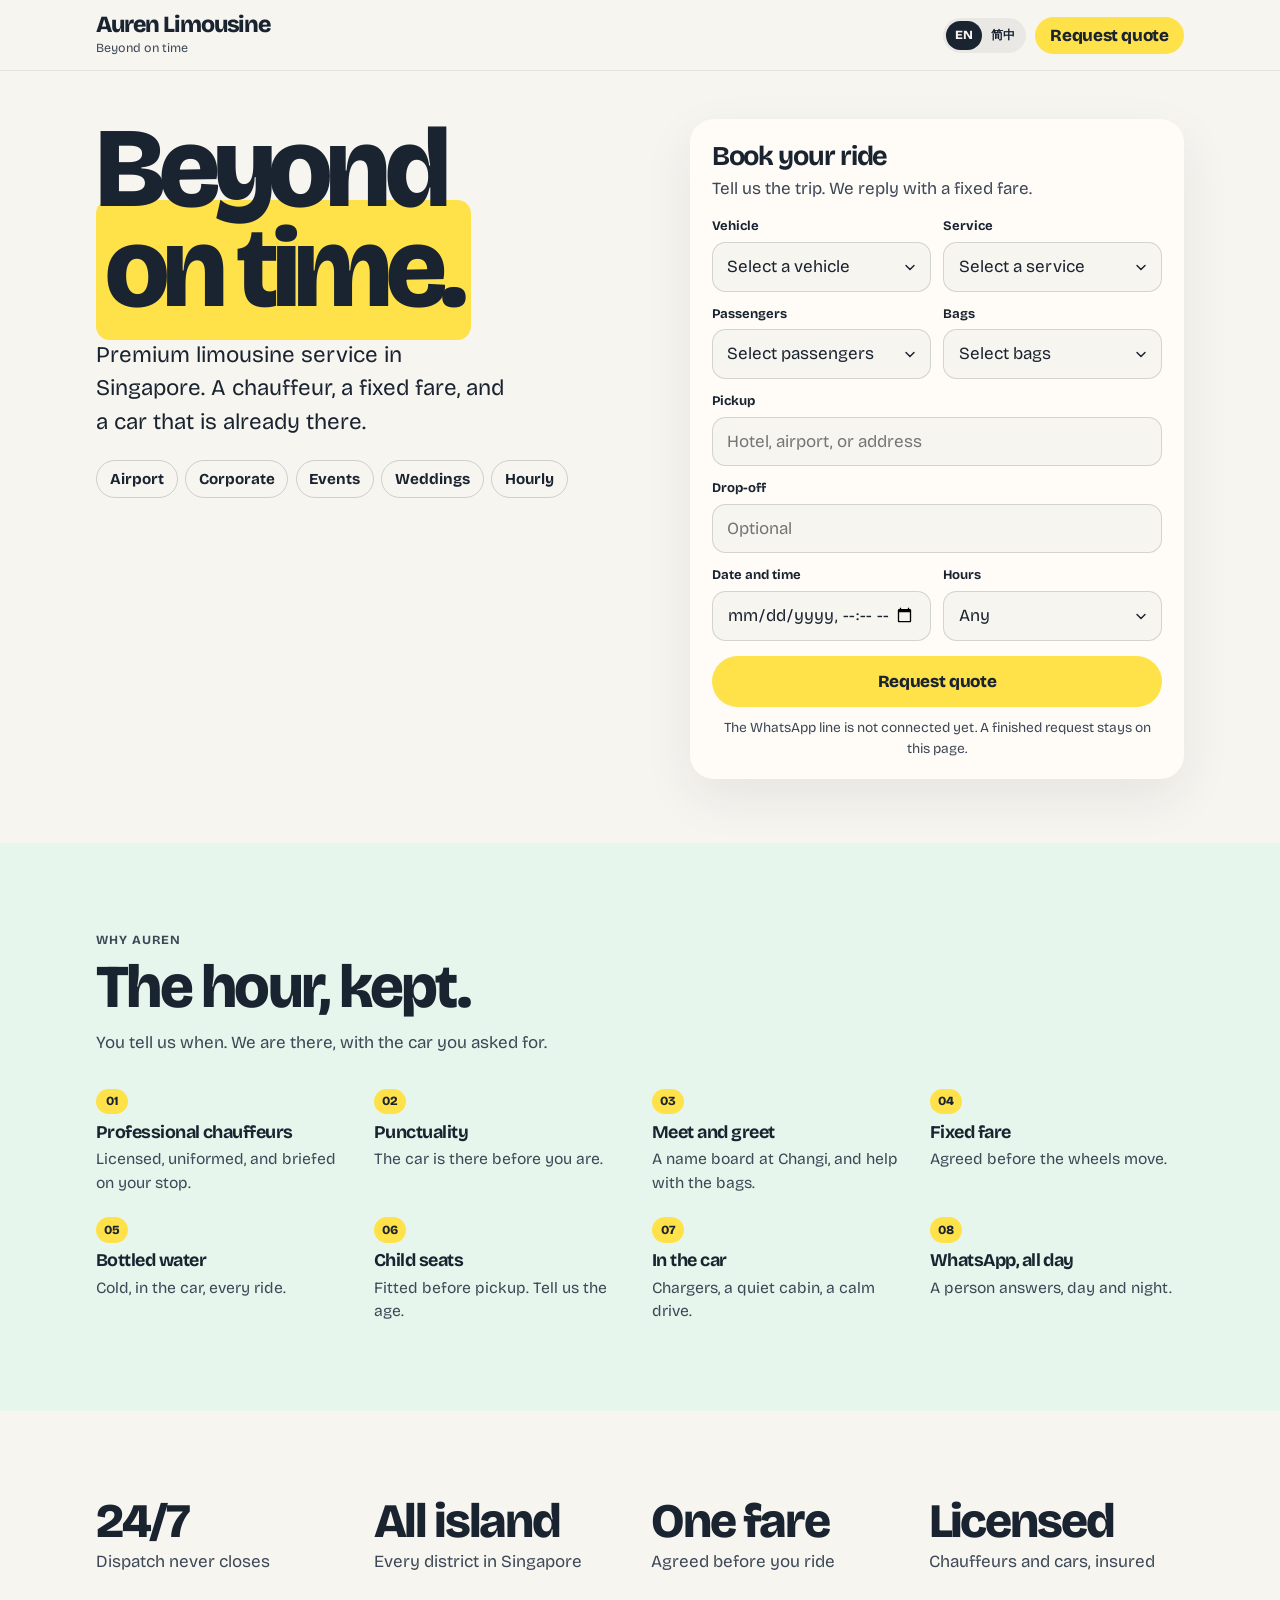
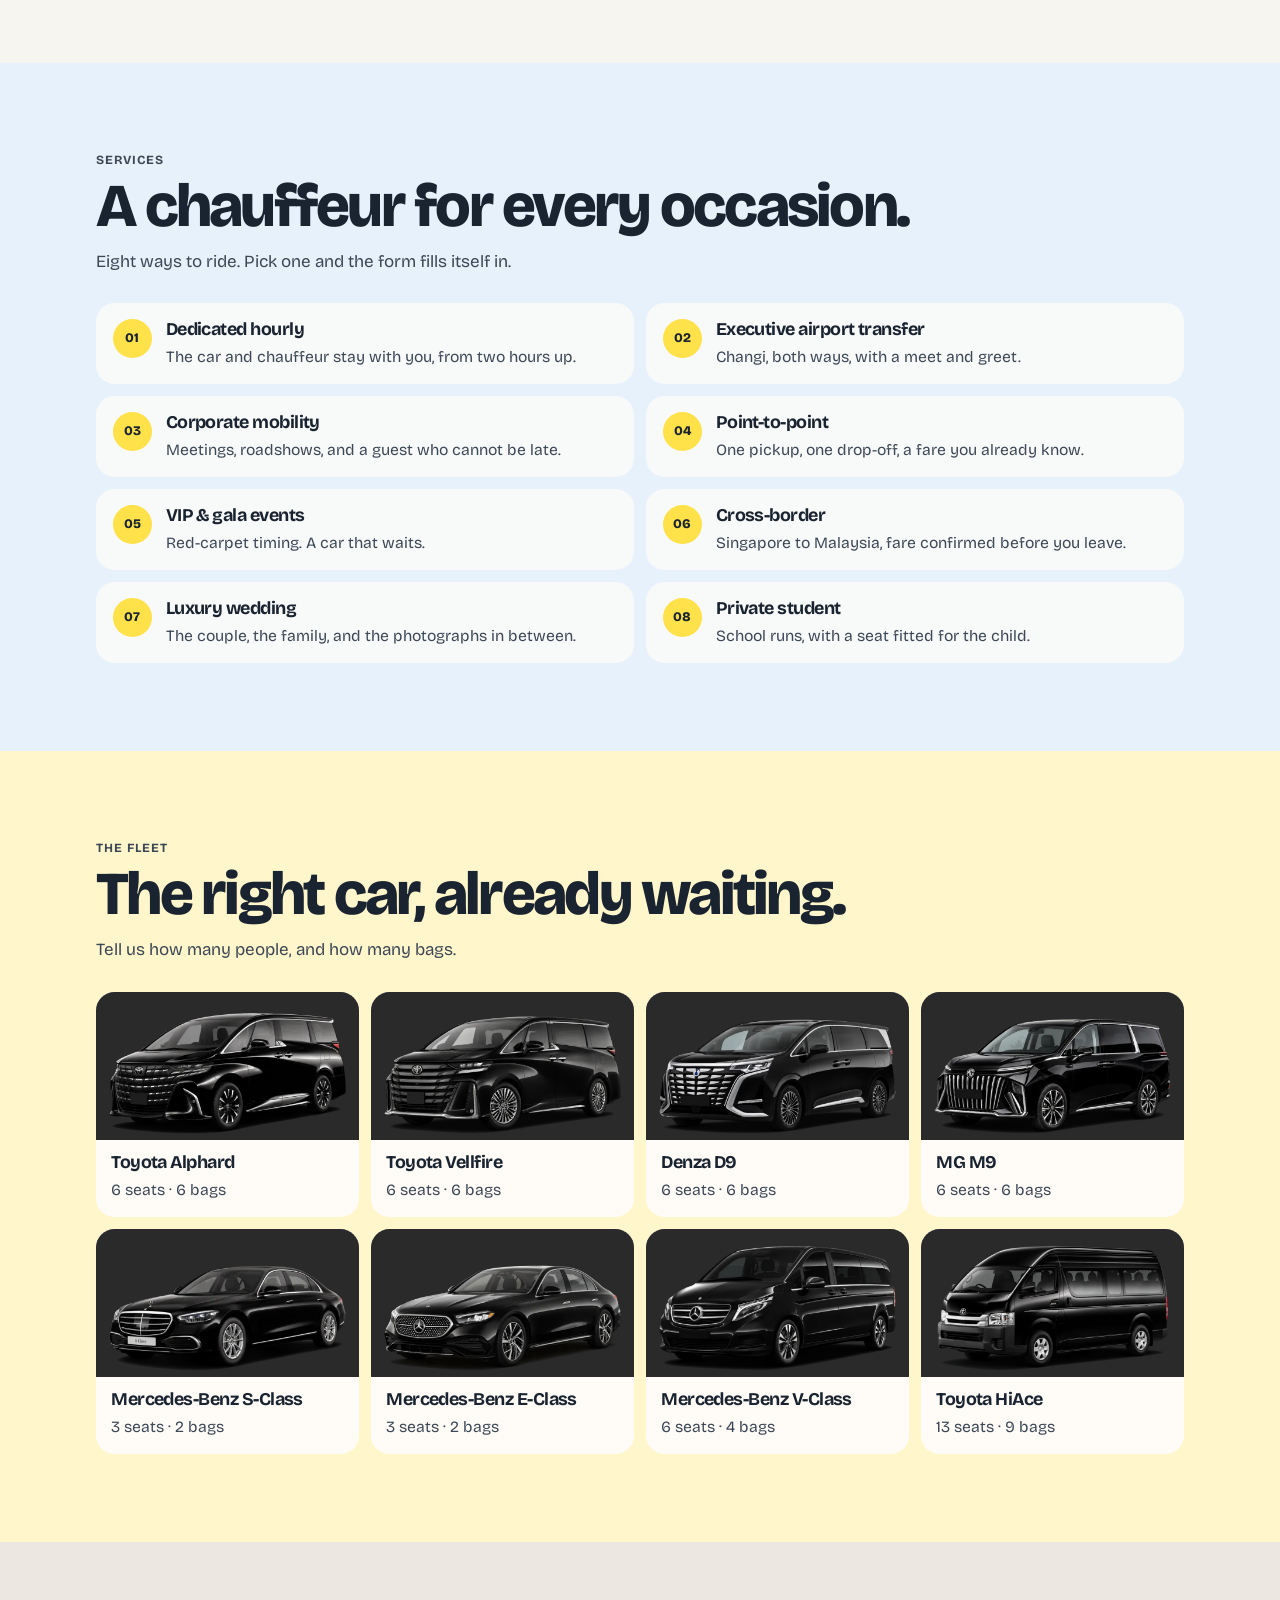
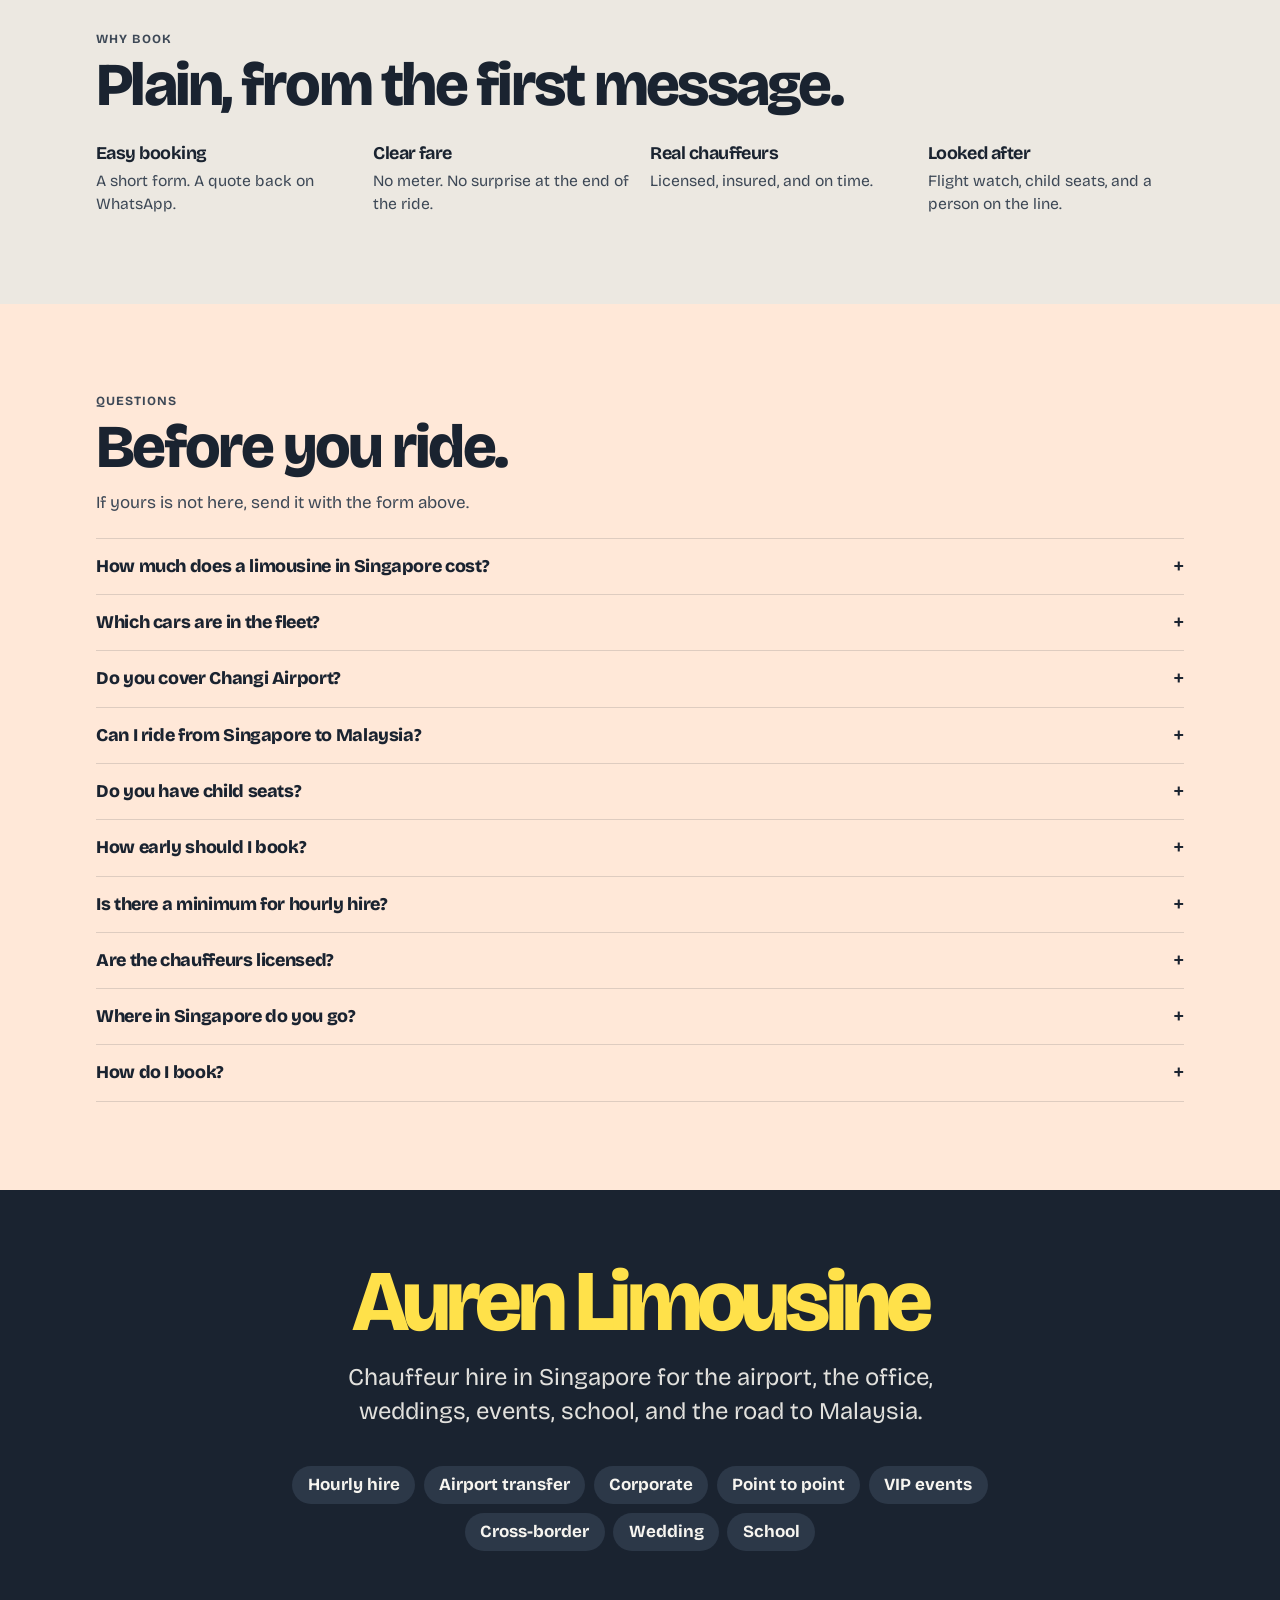
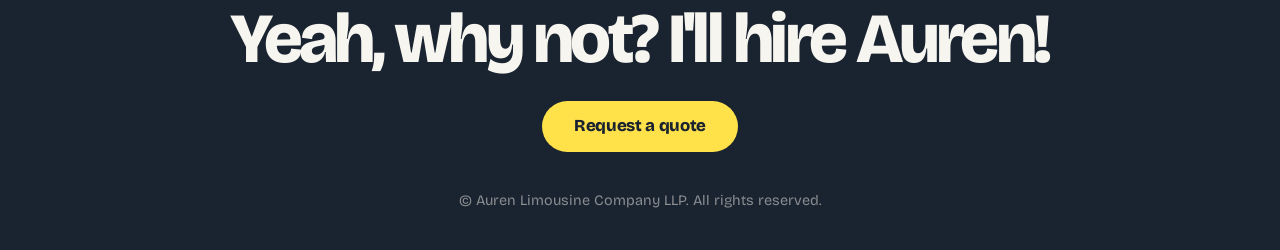
==== index.html @ 79239ba5 "Add the Auren site." ====
<!doctype html>
<html lang="en-SG">
  <head>
    <meta charset="utf-8" />
    <meta name="viewport" content="width=device-width, initial-scale=1" />
    <title>Auren Limousine — Premium limousine service in Singapore</title>
    <meta
      name="description"
      content="Chauffeur hire in Singapore for airport transfers, corporate days, weddings, events, hourly charter, and the road to Malaysia. A fixed fare, agreed before you ride."
    />
    <meta name="theme-color" content="#f7f5f0" />
    <meta property="og:title" content="Auren Limousine — Beyond on time." />
    <meta
      property="og:description"
      content="Premium limousine service in Singapore. A chauffeur, a fixed fare, and a car that is already there."
    />
    <meta property="og:type" content="website" />
    <meta property="og:locale" content="en_SG" />
    <link rel="icon" href="favicon.svg" type="image/svg+xml" />
    <link rel="preconnect" href="https://fonts.googleapis.com" />
    <link rel="preconnect" href="https://fonts.gstatic.com" crossorigin />
    <link
      href="https://fonts.googleapis.com/css2?family=Bricolage+Grotesque:opsz,wght@12..96,400;12..96,700;12..96,800&family=Noto+Sans+SC:wght@400;700;900&display=swap"
      rel="stylesheet"
    />
    <link rel="stylesheet" href="css/styles.css" />
  </head>
  <body>
    <a class="skip" href="#booking">Skip to booking</a>
    <header class="site-header">
      <div class="wrap header-inner">
        <a class="brand" href="#top">
          <span class="brand-mark" translate="no">Auren Limousine</span>
          <span class="brand-line">Beyond on time</span>
        </a>
        <div class="header-actions">
          <nav class="lang" aria-label="Language">
            <a href="index.html" hreflang="en" lang="en" aria-current="page"
              >EN</a
            >
            <a href="zh/index.html" hreflang="zh-Hans" lang="zh-CN">简中</a>
          </nav>
          <a class="cta" href="#booking">
            <span class="cta-full">Request quote</span>
            <span class="cta-short">Quote</span>
          </a>
        </div>
      </div>
    </header>

    <main id="top">
      <section class="hero">
        <div class="wrap hero-grid">
          <div class="hero-copy">
            <h1>
              <span class="hero-line">Beyond</span>
              <span class="hero-line"><span class="mark">on time.</span></span>
            </h1>
            <p class="lede">
              Premium limousine service in Singapore. A chauffeur, a fixed fare,
              and a car that is already there.
            </p>
            <div class="chips">
              <a class="chip" href="#booking" data-pick-service="airport"
                >Airport</a
              >
              <a class="chip" href="#booking" data-pick-service="corporate"
                >Corporate</a
              >
              <a class="chip" href="#booking" data-pick-service="vip">Events</a>
              <a class="chip" href="#booking" data-pick-service="wedding"
                >Weddings</a
              >
              <a
                class="chip"
                href="#booking"
                data-pick-service="dedicated-hourly"
                >Hourly</a
              >
            </div>
          </div>

          <form
            id="booking"
            class="quote"
            data-quote-form
            novalidate
            data-greeting="Hi Auren, I would like a quote."
            data-err-vehicle="Choose a vehicle."
            data-err-service="Choose a service."
            data-err-passengers="How many passengers?"
            data-err-luggage="How many bags?"
            data-err-pickup="Where should we pick you up?"
            data-err-datetime="Choose a date and time."
            data-err-past="That time has already passed."
            data-status-invalid="Check the fields below."
            data-status-offline="The WhatsApp line is not connected yet. Your request is below. Nothing was sent."
            data-status-online="Opening WhatsApp with your request."
          >
            <h2>Book your ride</h2>
            <p class="quote-intro">
              Tell us the trip. We reply with a fixed fare.
            </p>
            <p class="form-status" data-status role="status"></p>
            <div class="fields">
              <div class="field" data-field="vehicle">
                <label for="vehicle">Vehicle</label>
                <select id="vehicle" name="vehicle">
                  <option value="">Select a vehicle</option>
                  <option value="alphard">Toyota Alphard</option>
                  <option value="vellfire">Toyota Vellfire</option>
                  <option value="denza-d9">Denza D9</option>
                  <option value="mg-m9">MG M9</option>
                  <option value="s-class">Mercedes-Benz S-Class</option>
                  <option value="e-class">Mercedes-Benz E-Class</option>
                  <option value="v-class">Mercedes-Benz V-Class</option>
                  <option value="hiace">Toyota HiAce 13-seater</option>
                </select>
                <p class="field-error" id="vehicle-error" hidden></p>
              </div>
              <div class="field" data-field="service">
                <label for="service">Service</label>
                <select id="service" name="service">
                  <option value="">Select a service</option>
                  <option value="dedicated-hourly">Dedicated hourly</option>
                  <option value="airport">Executive airport transfer</option>
                  <option value="corporate">Corporate mobility</option>
                  <option value="point-to-point">Point-to-point</option>
                  <option value="vip">VIP &amp; gala events</option>
                  <option value="cross-border">Cross-border</option>
                  <option value="wedding">Luxury wedding</option>
                  <option value="student">Private student</option>
                </select>
                <p class="field-error" id="service-error" hidden></p>
              </div>
              <div class="field" data-field="passengers">
                <label for="passengers">Passengers</label>
                <select id="passengers" name="passengers">
                  <option value="">Select passengers</option>
                  <option value="1">1 passenger</option>
                  <option value="2">2 passengers</option>
                  <option value="3">3 passengers</option>
                  <option value="4">4 passengers</option>
                  <option value="5">5 passengers</option>
                  <option value="6">6 passengers</option>
                  <option value="7">7 passengers</option>
                  <option value="8+">8+ passengers</option>
                </select>
                <p class="field-error" id="passengers-error" hidden></p>
              </div>
              <div class="field" data-field="luggage">
                <label for="luggage">Bags</label>
                <select id="luggage" name="luggage">
                  <option value="">Select bags</option>
                  <option value="0">0 bags</option>
                  <option value="1">1 bag</option>
                  <option value="2">2 bags</option>
                  <option value="3">3 bags</option>
                  <option value="4">4 bags</option>
                  <option value="5">5 bags</option>
                  <option value="6">6 bags</option>
                  <option value="7">7 bags</option>
                  <option value="8">8 bags</option>
                  <option value="9">9 bags</option>
                </select>
                <p class="field-error" id="luggage-error" hidden></p>
              </div>
              <div class="field field-wide" data-field="pickup">
                <label for="pickup">Pickup</label>
                <input
                  id="pickup"
                  name="pickup"
                  type="text"
                  autocomplete="street-address"
                  placeholder="Hotel, airport, or address"
                />
                <p class="field-error" id="pickup-error" hidden></p>
              </div>
              <div class="field field-wide" data-field="dropoff">
                <label for="dropoff">Drop-off</label>
                <input
                  id="dropoff"
                  name="dropoff"
                  type="text"
                  autocomplete="street-address"
                  placeholder="Optional"
                />
                <p class="field-error" id="dropoff-error" hidden></p>
              </div>
              <div class="field" data-field="datetime">
                <label for="datetime">Date and time</label>
                <input id="datetime" name="datetime" type="datetime-local" />
                <p class="field-error" id="datetime-error" hidden></p>
              </div>
              <div class="field" data-field="hours">
                <label for="hours">Hours</label>
                <select id="hours" name="hours">
                  <option value="">Any</option>
                  <option value="1">1 hour</option>
                  <option value="2">2 hours</option>
                  <option value="3">3 hours</option>
                  <option value="4">4 hours</option>
                  <option value="5">5 hours</option>
                  <option value="6">6 hours</option>
                  <option value="7">7 hours</option>
                  <option value="8">8 hours</option>
                  <option value="9">9 hours</option>
                  <option value="10">10 hours</option>
                  <option value="11">11 hours</option>
                  <option value="12+">12+ hours</option>
                </select>
                <p class="field-error" id="hours-error" hidden></p>
              </div>
            </div>
            <button class="submit" type="submit">Request quote</button>
            <p class="form-note" data-offline-note>
              The WhatsApp line is not connected yet. A finished request stays
              on this page.
            </p>
            <pre class="draft" data-draft hidden></pre>
          </form>
        </div>
      </section>

      <section class="sheet sheet-mint" aria-labelledby="why-heading">
        <div class="wrap">
          <header class="section-head">
            <p class="eyebrow">Why Auren</p>
            <h2 id="why-heading">The hour, kept.</h2>
            <p class="lede">
              You tell us when. We are there, with the car you asked for.
            </p>
          </header>
          <ul class="features">
            <li class="feature">
              <span class="feature-no">01</span>
              <h3>Professional chauffeurs</h3>
              <p>Licensed, uniformed, and briefed on your stop.</p>
            </li>
            <li class="feature">
              <span class="feature-no">02</span>
              <h3>Punctuality</h3>
              <p>The car is there before you are.</p>
            </li>
            <li class="feature">
              <span class="feature-no">03</span>
              <h3>Meet and greet</h3>
              <p>A name board at Changi, and help with the bags.</p>
            </li>
            <li class="feature">
              <span class="feature-no">04</span>
              <h3>Fixed fare</h3>
              <p>Agreed before the wheels move.</p>
            </li>
            <li class="feature">
              <span class="feature-no">05</span>
              <h3>Bottled water</h3>
              <p>Cold, in the car, every ride.</p>
            </li>
            <li class="feature">
              <span class="feature-no">06</span>
              <h3>Child seats</h3>
              <p>Fitted before pickup. Tell us the age.</p>
            </li>
            <li class="feature">
              <span class="feature-no">07</span>
              <h3>In the car</h3>
              <p>Chargers, a quiet cabin, a calm drive.</p>
            </li>
            <li class="feature">
              <span class="feature-no">08</span>
              <h3>WhatsApp, all day</h3>
              <p>A person answers, day and night.</p>
            </li>
          </ul>
        </div>
      </section>

      <section class="sheet" aria-labelledby="proof-heading">
        <div class="wrap">
          <h2 class="sr-only" id="proof-heading">How Auren works</h2>
          <ul class="proof">
            <li>
              <p class="proof-value">24/7</p>
              <p class="proof-label">Dispatch never closes</p>
            </li>
            <li>
              <p class="proof-value">All island</p>
              <p class="proof-label">Every district in Singapore</p>
            </li>
            <li>
              <p class="proof-value">One fare</p>
              <p class="proof-label">Agreed before you ride</p>
            </li>
            <li>
              <p class="proof-value">Licensed</p>
              <p class="proof-label">Chauffeurs and cars, insured</p>
            </li>
          </ul>
        </div>
      </section>

      <section
        class="sheet sheet-sky"
        id="services"
        aria-labelledby="services-heading"
      >
        <div class="wrap">
          <header class="section-head">
            <p class="eyebrow">Services</p>
            <h2 id="services-heading">A chauffeur for every occasion.</h2>
            <p class="lede">
              Eight ways to ride. Pick one and the form fills itself in.
            </p>
          </header>
          <div class="services">
            <a
              class="service"
              href="#booking"
              data-pick-service="dedicated-hourly"
            >
              <span class="service-index" aria-hidden="true">01</span>
              <h3>Dedicated hourly</h3>
              <p>The car and chauffeur stay with you, from two hours up.</p>
            </a>
            <a class="service" href="#booking" data-pick-service="airport">
              <span class="service-index" aria-hidden="true">02</span>
              <h3>Executive airport transfer</h3>
              <p>Changi, both ways, with a meet and greet.</p>
            </a>
            <a class="service" href="#booking" data-pick-service="corporate">
              <span class="service-index" aria-hidden="true">03</span>
              <h3>Corporate mobility</h3>
              <p>Meetings, roadshows, and a guest who cannot be late.</p>
            </a>
            <a
              class="service"
              href="#booking"
              data-pick-service="point-to-point"
            >
              <span class="service-index" aria-hidden="true">04</span>
              <h3>Point-to-point</h3>
              <p>One pickup, one drop-off, a fare you already know.</p>
            </a>
            <a class="service" href="#booking" data-pick-service="vip">
              <span class="service-index" aria-hidden="true">05</span>
              <h3>VIP &amp; gala events</h3>
              <p>Red-carpet timing. A car that waits.</p>
            </a>
            <a class="service" href="#booking" data-pick-service="cross-border">
              <span class="service-index" aria-hidden="true">06</span>
              <h3>Cross-border</h3>
              <p>Singapore to Malaysia, fare confirmed before you leave.</p>
            </a>
            <a class="service" href="#booking" data-pick-service="wedding">
              <span class="service-index" aria-hidden="true">07</span>
              <h3>Luxury wedding</h3>
              <p>The couple, the family, and the photographs in between.</p>
            </a>
            <a class="service" href="#booking" data-pick-service="student">
              <span class="service-index" aria-hidden="true">08</span>
              <h3>Private student</h3>
              <p>School runs, with a seat fitted for the child.</p>
            </a>
          </div>
        </div>
      </section>

      <section
        class="sheet sheet-canary"
        id="fleet"
        aria-labelledby="fleet-heading"
      >
        <div class="wrap">
          <header class="section-head">
            <p class="eyebrow">The fleet</p>
            <h2 id="fleet-heading">The right car, already waiting.</h2>
            <p class="lede">Tell us how many people, and how many bags.</p>
          </header>
          <div class="fleet">
            <a class="car" href="#booking" data-pick-vehicle="alphard">
              <img
                class="fleet-photo"
                src="images/auren_fleet-toyota-alphard.webp"
                alt=""
                width="900"
                height="506"
              />
              <h3>Toyota Alphard</h3>
              <p>6 seats · 6 bags</p>
            </a>
            <a class="car" href="#booking" data-pick-vehicle="vellfire">
              <img
                class="fleet-photo"
                src="images/auren_fleet-toyota-vellfire.webp"
                alt=""
                width="900"
                height="506"
              />
              <h3>Toyota Vellfire</h3>
              <p>6 seats · 6 bags</p>
            </a>
            <a class="car" href="#booking" data-pick-vehicle="denza-d9">
              <img
                class="fleet-photo"
                src="images/auren_fleet-denza-d9.webp"
                alt=""
                width="900"
                height="506"
              />
              <h3>Denza D9</h3>
              <p>6 seats · 6 bags</p>
            </a>
            <a class="car" href="#booking" data-pick-vehicle="mg-m9">
              <img
                class="fleet-photo"
                src="images/auren_fleet-mg-m9.webp"
                alt=""
                width="900"
                height="506"
              />
              <h3>MG M9</h3>
              <p>6 seats · 6 bags</p>
            </a>
            <a class="car" href="#booking" data-pick-vehicle="s-class">
              <img
                class="fleet-photo"
                src="images/auren_fleet-mercedes-s-class.webp"
                alt=""
                width="900"
                height="506"
              />
              <h3>Mercedes-Benz S-Class</h3>
              <p>3 seats · 2 bags</p>
            </a>
            <a class="car" href="#booking" data-pick-vehicle="e-class">
              <img
                class="fleet-photo"
                src="images/auren_fleet-mercedes-e-class.webp"
                alt=""
                width="900"
                height="506"
              />
              <h3>Mercedes-Benz E-Class</h3>
              <p>3 seats · 2 bags</p>
            </a>
            <a class="car" href="#booking" data-pick-vehicle="v-class">
              <img
                class="fleet-photo"
                src="images/auren_fleet-mercedes-v-class.webp"
                alt=""
                width="900"
                height="506"
              />
              <h3>Mercedes-Benz V-Class</h3>
              <p>6 seats · 4 bags</p>
            </a>
            <a class="car" href="#booking" data-pick-vehicle="hiace">
              <img
                class="fleet-photo"
                src="images/auren_fleet-toyota-hiace.webp"
                alt=""
                width="900"
                height="506"
              />
              <h3>Toyota HiAce</h3>
              <p>13 seats · 9 bags</p>
            </a>
          </div>
        </div>
      </section>

      <section class="sheet sheet-stone" aria-labelledby="book-heading">
        <div class="wrap">
          <header class="section-head">
            <p class="eyebrow">Why book</p>
            <h2 id="book-heading">Plain, from the first message.</h2>
          </header>
          <ul class="assurances">
            <li class="assurance">
              <h3>Easy booking</h3>
              <p>A short form. A quote back on WhatsApp.</p>
            </li>
            <li class="assurance">
              <h3>Clear fare</h3>
              <p>No meter. No surprise at the end of the ride.</p>
            </li>
            <li class="assurance">
              <h3>Real chauffeurs</h3>
              <p>Licensed, insured, and on time.</p>
            </li>
            <li class="assurance">
              <h3>Looked after</h3>
              <p>Flight watch, child seats, and a person on the line.</p>
            </li>
          </ul>
        </div>
      </section>

      <section class="sheet sheet-peach" id="faq" aria-labelledby="faq-heading">
        <div class="wrap">
          <header class="section-head">
            <p class="eyebrow">Questions</p>
            <h2 id="faq-heading">Before you ride.</h2>
            <p class="lede">
              If yours is not here, send it with the form above.
            </p>
          </header>
          <div class="faq-list">
            <div class="faq-item">
              <h3>
                <button
                  type="button"
                  aria-expanded="false"
                  aria-controls="faq-1"
                  id="faq-q1"
                >
                  How much does a limousine in Singapore cost?
                </button>
              </h3>
              <div
                class="faq-panel"
                id="faq-1"
                role="region"
                aria-labelledby="faq-q1"
                hidden
              >
                <p>
                  Every ride is quoted as a fixed fare before you confirm it.
                  Send the route, the date, and the car through the form. We
                  reply with the price for that trip. Nothing is added on the
                  day.
                </p>
              </div>
            </div>
            <div class="faq-item">
              <h3>
                <button
                  type="button"
                  aria-expanded="false"
                  aria-controls="faq-2"
                  id="faq-q2"
                >
                  Which cars are in the fleet?
                </button>
              </h3>
              <div
                class="faq-panel"
                id="faq-2"
                role="region"
                aria-labelledby="faq-q2"
                hidden
              >
                <p>
                  Toyota Alphard and Vellfire, Denza D9, MG M9, Mercedes-Benz
                  S-Class, E-Class, and V-Class, plus a 13-seater Toyota HiAce.
                  The S-Class and E-Class take 3 passengers and 2 bags. The
                  HiAce takes 13 passengers and 9 bags.
                </p>
              </div>
            </div>
            <div class="faq-item">
              <h3>
                <button
                  type="button"
                  aria-expanded="false"
                  aria-controls="faq-3"
                  id="faq-q3"
                >
                  Do you cover Changi Airport?
                </button>
              </h3>
              <div
                class="faq-panel"
                id="faq-3"
                role="region"
                aria-labelledby="faq-q3"
                hidden
              >
                <p>
                  Yes. Airport transfers run both ways, at any hour, with a meet
                  and greet in the arrival hall and help with luggage.
                </p>
              </div>
            </div>
            <div class="faq-item">
              <h3>
                <button
                  type="button"
                  aria-expanded="false"
                  aria-controls="faq-4"
                  id="faq-q4"
                >
                  Can I ride from Singapore to Malaysia?
                </button>
              </h3>
              <div
                class="faq-panel"
                id="faq-4"
                role="region"
                aria-labelledby="faq-q4"
                hidden
              >
                <p>
                  Yes. Tell us the town and the dates. We confirm the car and
                  the fare before the trip.
                </p>
              </div>
            </div>
            <div class="faq-item">
              <h3>
                <button
                  type="button"
                  aria-expanded="false"
                  aria-controls="faq-5"
                  id="faq-q5"
                >
                  Do you have child seats?
                </button>
              </h3>
              <div
                class="faq-panel"
                id="faq-5"
                role="region"
                aria-labelledby="faq-q5"
                hidden
              >
                <p>
                  Yes, on request. Tell us the child's age when you ask for a
                  quote, and the seat is fitted before pickup.
                </p>
              </div>
            </div>
            <div class="faq-item">
              <h3>
                <button
                  type="button"
                  aria-expanded="false"
                  aria-controls="faq-6"
                  id="faq-q6"
                >
                  How early should I book?
                </button>
              </h3>
              <div
                class="faq-panel"
                id="faq-6"
                role="region"
                aria-labelledby="faq-q6"
                hidden
              >
                <p>
                  We take requests all day, every day. For airport runs,
                  weddings, and busy weekends, book as early as you can so the
                  car you want is held.
                </p>
              </div>
            </div>
            <div class="faq-item">
              <h3>
                <button
                  type="button"
                  aria-expanded="false"
                  aria-controls="faq-7"
                  id="faq-q7"
                >
                  Is there a minimum for hourly hire?
                </button>
              </h3>
              <div
                class="faq-panel"
                id="faq-7"
                role="region"
                aria-labelledby="faq-q7"
                hidden
              >
                <p>
                  Hourly bookings start at two hours and run to twelve or more.
                  The chauffeur and the car stay with you for the whole block.
                </p>
              </div>
            </div>
            <div class="faq-item">
              <h3>
                <button
                  type="button"
                  aria-expanded="false"
                  aria-controls="faq-8"
                  id="faq-q8"
                >
                  Are the chauffeurs licensed?
                </button>
              </h3>
              <div
                class="faq-panel"
                id="faq-8"
                role="region"
                aria-labelledby="faq-q8"
                hidden
              >
                <p>
                  Yes. Every chauffeur is licensed, and every car is insured.
                  They are trained to be quiet, and to be on time.
                </p>
              </div>
            </div>
            <div class="faq-item">
              <h3>
                <button
                  type="button"
                  aria-expanded="false"
                  aria-controls="faq-9"
                  id="faq-q9"
                >
                  Where in Singapore do you go?
                </button>
              </h3>
              <div
                class="faq-panel"
                id="faq-9"
                role="region"
                aria-labelledby="faq-q9"
                hidden
              >
                <p>
                  The whole island. Changi, the CBD, Marina Bay, Orchard,
                  Sentosa, Jurong, Tuas, and the residential districts.
                </p>
              </div>
            </div>
            <div class="faq-item">
              <h3>
                <button
                  type="button"
                  aria-expanded="false"
                  aria-controls="faq-10"
                  id="faq-q10"
                >
                  How do I book?
                </button>
              </h3>
              <div
                class="faq-panel"
                id="faq-10"
                role="region"
                aria-labelledby="faq-q10"
                hidden
              >
                <p>
                  Fill in the form on this page. We confirm the car, the fare,
                  and the pickup before the trip. Payment is agreed together
                  with the quote.
                </p>
              </div>
            </div>
          </div>
        </div>
      </section>
    </main>

    <footer class="site-footer">
      <div class="wrap footer-col">
        <a class="footer-title" href="#top" translate="no">Auren Limousine</a>
        <p class="footer-blurb">
          Chauffeur hire in Singapore for the airport, the office, weddings,
          events, school, and the road to Malaysia.
        </p>
        <nav class="footer-chips" aria-label="Services">
          <a href="#booking" data-pick-service="dedicated-hourly"
            >Hourly hire</a
          >
          <a href="#booking" data-pick-service="airport">Airport transfer</a>
          <a href="#booking" data-pick-service="corporate">Corporate</a>
          <a href="#booking" data-pick-service="point-to-point"
            >Point to point</a
          >
          <a href="#booking" data-pick-service="vip">VIP events</a>
          <a href="#booking" data-pick-service="cross-border">Cross-border</a>
          <a href="#booking" data-pick-service="wedding">Wedding</a>
          <a href="#booking" data-pick-service="student">School</a>
        </nav>
        <p class="footer-close">Yeah, why not? I'll hire Auren!</p>
        <a class="cta footer-cta" href="#booking">Request a quote</a>
        <p class="footer-bottom">
          © Auren Limousine Company LLP. All rights reserved.
        </p>
      </div>
    </footer>
    <script src="js/site.js"></script>
  </body>
</html>
---- css/styles.css ----
/* Auren. Paper, ink, and a yellow marker. */
:root {
  --paper: #f7f5f0;
  --ink: #1a2330;
  --ink-soft: #3d4856;
  --marker: #ffe14a;
  --marker-deep: #ffd21f;
  --stone: #ece8e1;
  --card: #fffcf8;
  --line: rgba(26, 35, 48, 0.14);
  --mint: #e7f6ec;
  --sky: #e7f1fb;
  --canary: #fff6cc;
  --peach: #ffe8d8;
  --danger: #8f2d1f;
  --max: 68rem;
  --header: 4.4rem;
  --shadow: 0 18px 50px rgba(26, 35, 48, 0.08);
  color-scheme: light;
}

*,
*::before,
*::after { box-sizing: border-box; }

* { margin: 0; }

html { scroll-behavior: smooth; }

body {
  min-height: 100%;
  background: var(--paper);
  color: var(--ink);
  font-family: "Bricolage Grotesque", ui-sans-serif, system-ui, sans-serif;
  font-size: 1.0625rem;
  line-height: 1.5;
  text-rendering: optimizeLegibility;
}

html[lang="zh-CN"] body {
  font-family: "Noto Sans SC", "Bricolage Grotesque", ui-sans-serif, sans-serif;
}

img, svg { display: block; max-width: 100%; }

button, input, select { font: inherit; color: inherit; }

button { cursor: pointer; }

a { color: inherit; }

:focus-visible {
  outline: 3px solid var(--ink);
  outline-offset: 0px;
}

[hidden] { display: none !important; }

.sr-only {
  position: absolute;
  width: 1px;
  height: 1px;
  padding: 0;
  margin: -1px;
  overflow: hidden;
  clip: rect(0, 0, 0, 0);
  white-space: nowrap;
  border: 0;
}

.skip {
  position: absolute;
  left: 1rem;
  top: -4rem;
  z-index: 40;
  background: var(--marker);
  color: var(--ink);
  padding: 0.55rem 0.9rem;
  border-radius: 999px;
  font-weight: 800;
  text-decoration: none;
}

.skip:focus { top: 0.8rem; }

.wrap {
  width: min(calc(100% - 2rem), var(--max));
  margin-inline: auto;
}

#booking,
#services,
#fleet,
#faq { scroll-margin-top: calc(var(--header) + 0.75rem); }

h1, h2, h3 { text-wrap: balance; }

.eyebrow {
  font-size: 0.78rem;
  font-weight: 700;
  letter-spacing: 0.08em;
  text-transform: uppercase;
  color: var(--ink-soft);
}

.lede {
  max-width: 36rem;
  color: var(--ink-soft);
  margin-top: 0.85rem;
}

.section-head h2 {
  margin-top: 0.4rem;
  font-size: clamp(2.35rem, 5vw, 3.8rem);
  font-weight: 800;
  letter-spacing: -0.045em;
  line-height: 0.98;
}

html[lang="zh-CN"] .section-head h2,
html[lang="zh-CN"] .hero-line {
  letter-spacing: -0.03em;
  line-height: 1.08;
}

/* Header */
.site-header {
  position: sticky;
  top: 0;
  z-index: 20;
  min-height: var(--header);
  background: rgba(247, 245, 240, 0.97);
  backdrop-filter: blur(12px);
  border-bottom: 1px solid rgba(26, 35, 48, 0.08);
}

.header-inner {
  display: flex;
  align-items: center;
  justify-content: space-between;
  gap: 0.75rem;
  min-height: var(--header);
}

.brand {
  display: grid;
  text-decoration: none;
  color: inherit;
}

.brand-mark {
  font-family: "Bricolage Grotesque", ui-sans-serif, sans-serif;
  font-weight: 800;
  font-size: 1.45rem;
  letter-spacing: -0.045em;
  line-height: 1;
}

.brand-line {
  margin-top: 0.18rem;
  font-size: 0.78rem;
  color: var(--ink-soft);
}

.header-actions {
  display: flex;
  align-items: center;
  gap: 0.55rem;
}

.lang {
  display: flex;
  padding: 0.18rem;
  background: rgba(26, 35, 48, 0.06);
  border-radius: 999px;
}

.lang a {
  text-decoration: none;
  font-size: 0.78rem;
  font-weight: 800;
  padding: 0.32rem 0.55rem;
  border-radius: 999px;
}

.lang a[aria-current="page"] {
  background: var(--ink);
  color: var(--paper);
}

.cta {
  display: inline-flex;
  align-items: center;
  justify-content: center;
  text-decoration: none;
  background: var(--marker);
  color: var(--ink);
  font-weight: 800;
  border-radius: 999px;
  padding: 0.62rem 0.95rem;
  letter-spacing: -0.02em;
  line-height: 1;
}

.cta:hover { background: var(--marker-deep); }

.cta-short { display: none; }

/* Hero */
.hero { padding: 2.2rem 0 3.2rem; }

.hero-grid { display: grid; gap: 2rem; }

.hero-line {
  display: block;
  position: relative;
  font-weight: 800;
  font-size: clamp(3.6rem, 13vw, 7.1rem);
  line-height: 0.88;
  letter-spacing: -0.055em;
}

.hero-copy h1 .hero-line:first-child { z-index: 1; }

.hero-copy .lede {
  color: var(--ink);
  font-size: clamp(1.15rem, 2vw, 1.4rem);
  max-width: 26rem;
  margin-top: 1.15rem;
}

.mark {
  background: var(--marker);
  border-radius: 0.12em;
  padding: 0 0.08em 0.02em;
  box-decoration-break: clone;
  -webkit-box-decoration-break: clone;
}

.chips {
  display: flex;
  flex-wrap: wrap;
  gap: 0.45rem;
  margin-top: 1.35rem;
}

.chip {
  text-decoration: none;
  border: 1.5px solid rgba(26, 35, 48, 0.18);
  border-radius: 999px;
  padding: 0.42rem 0.8rem;
  font-weight: 700;
  font-size: 0.95rem;
  background: transparent;
}

.chip:hover {
  background: var(--marker);
  border-color: var(--marker);
}

/* Quote form */
.quote {
  background: var(--card);
  border-radius: 1.5rem;
  padding: 1.2rem 1.1rem 1.15rem;
  box-shadow: var(--shadow);
}

.quote h2 {
  font-size: 1.7rem;
  letter-spacing: -0.04em;
  line-height: 1.05;
}

.quote-intro {
  color: var(--ink-soft);
  margin: 0.35rem 0 1rem;
}

.fields {
  display: grid;
  grid-template-columns: minmax(0, 1fr);
  gap: 0.8rem;
}

.field { min-width: 0; }

.field label {
  display: block;
  font-size: 0.82rem;
  font-weight: 700;
  margin-bottom: 0.32rem;
}

.field input,
.field select {
  display: block;
  width: 100%;
  max-width: 100%;
  min-width: 0;
  height: 3.1rem;
  border-radius: 0.85rem;
  border: 1.5px solid rgba(26, 35, 48, 0.16);
  background: var(--paper);
  padding: 0 0.9rem;
}

.field select {
  appearance: none;
  padding-right: 2.4rem;
  background-image: url("data:image/svg+xml;utf8,<svg xmlns='http://www.w3.org/2000/svg' viewBox='0 0 20 20' fill='none' stroke='%231a2330' stroke-width='1.8' stroke-linecap='round'><path d='M5 8l5 5 5-5'/></svg>");
  background-repeat: no-repeat;
  background-position: right 0.75rem center;
  background-size: 1rem;
}

.field input:focus-visible,
.field select:focus-visible {
  outline: 3px solid var(--marker);
  border-color: var(--ink);
}

.field input[aria-invalid="true"],
.field select[aria-invalid="true"] { border-color: var(--danger); }

.field.is-set input,
.field.is-set select { outline: 3px solid var(--marker); }

.field-error {
  color: var(--danger);
  font-size: 0.82rem;
  font-weight: 700;
  margin-top: 0.28rem;
}

.submit {
  width: 100%;
  margin-top: 0.95rem;
  border: 0;
  background: var(--marker);
  border-radius: 999px;
  min-height: 3.2rem;
  font-weight: 800;
  letter-spacing: -0.02em;
}

.submit:hover { background: var(--marker-deep); }

.form-note {
  margin-top: 0.7rem;
  color: var(--ink-soft);
  font-size: 0.86rem;
  text-align: center;
}

.form-status:not(:empty) {
  margin-bottom: 0.85rem;
  font-weight: 800;
}

.form-status.is-error { color: var(--danger); }

.draft {
  margin-top: 0.75rem;
  background: var(--paper);
  border-radius: 0.9rem;
  padding: 0.85rem 0.95rem;
  white-space: pre-wrap;
  font-family: ui-monospace, SFMono-Regular, Menlo, Consolas, monospace;
  font-size: 0.8rem;
  line-height: 1.45;
}

/* Sheets */
.sheet { padding: 4.25rem 0; }
.sheet-mint { background: var(--mint); }
.sheet-sky { background: var(--sky); }
.sheet-canary { background: var(--canary); }
.sheet-stone { background: var(--stone); }
.sheet-peach { background: var(--peach); }

.features,
.proof,
.services,
.fleet,
.assurances,
.faq-list {
  list-style: none;
  padding: 0;
}

.features {
  display: grid;
  gap: 1.35rem 1.5rem;
  margin-top: 2rem;
}

.feature-no {
  display: inline-grid;
  place-items: center;
  min-width: 2rem;
  height: 1.6rem;
  padding: 0 0.45rem;
  margin-bottom: 0.45rem;
  background: var(--marker);
  border-radius: 999px;
  font-size: 0.78rem;
  font-weight: 800;
}

.feature h3,
.assurance h3 {
  font-size: 1.12rem;
  letter-spacing: -0.03em;
  line-height: 1.2;
}

.feature p,
.assurance p,
.service p,
.car p {
  color: var(--ink-soft);
  margin-top: 0.25rem;
  font-size: 0.98rem;
}

.proof {
  display: grid;
  gap: 1.4rem;
}

.proof-value {
  font-size: clamp(2rem, 4vw, 3rem);
  font-weight: 800;
  letter-spacing: -0.045em;
  line-height: 0.95;
}

.proof-label {
  margin-top: 0.3rem;
  color: var(--ink-soft);
}

.services,
.fleet,
.assurances { margin-top: 1.8rem; }

.services, .fleet { display: grid; gap: 0.75rem; }

.service,
.car {
  display: block;
  text-decoration: none;
  color: inherit;
  background: rgba(255, 252, 248, 0.72);
  border-radius: 1.15rem;
}

.service {
  display: grid;
  grid-template-columns: auto 1fr;
  column-gap: 0.85rem;
  padding: 1rem 1.05rem;
}

.service:hover,
.car:hover { background: var(--card); }

.service-index {
  grid-row: 1 / span 2;
  display: grid;
  place-items: center;
  width: 2.45rem;
  height: 2.45rem;
  background: var(--marker);
  border-radius: 999px;
  font-weight: 800;
  font-size: 0.82rem;
}

.service h3,
.car h3 {
  font-size: 1.12rem;
  letter-spacing: -0.03em;
  line-height: 1.2;
}

.service p { grid-column: 2; }

.car {
  overflow: hidden;
  padding-bottom: 0.95rem;
  background: var(--card);
  transition: transform 0.28s ease;
}

.car:hover {
  position: relative;
  z-index: 1;
  transform: rotate(1.5deg);
}

.fleet-photo {
  display: block;
  width: 100%;
  height: auto;
  aspect-ratio: 900 / 506;
  object-fit: cover;
  background: #2a2a2a;
}

.car h3,
.car p { padding-inline: 0.95rem; }

.car h3 { margin-top: 0.8rem; }

.assurances { display: grid; gap: 1.3rem; }

/* FAQ */
.faq-list { margin-top: 1.4rem; border-bottom: 1.5px solid var(--line); }

.faq-item { border-top: 1.5px solid var(--line); }

.faq-item h3 { font-size: inherit; font-weight: inherit; letter-spacing: 0; }

.faq-item button {
  width: 100%;
  display: flex;
  justify-content: space-between;
  gap: 1rem;
  align-items: flex-start;
  text-align: left;
  background: none;
  border: 0;
  padding: 1rem 0;
  font-weight: 800;
  font-size: 1.12rem;
  letter-spacing: -0.02em;
  line-height: 1.3;
}

.faq-item button::after {
  content: "+";
  flex: none;
  font-weight: 500;
  font-size: 1.4rem;
  line-height: 1;
}

.faq-item button[aria-expanded="true"]::after { content: "–"; }

.faq-panel {
  max-width: 40rem;
  padding: 0 0 1.05rem;
  color: var(--ink-soft);
}

/* Footer */
.site-footer {
  background: var(--ink);
  color: var(--paper);
  padding: 4.5rem 0 2.4rem;
}

.footer-col {
  display: flex;
  flex-direction: column;
  align-items: center;
  text-align: center;
}

.footer-title {
  font-family: "Bricolage Grotesque", ui-sans-serif, sans-serif;
  font-weight: 800;
  font-size: clamp(3.4rem, 8vw, 5.4rem);
  letter-spacing: -0.055em;
  line-height: 0.92;
  text-decoration: none;
  color: var(--marker);
}

.footer-blurb {
  margin-top: 1.15rem;
  max-width: 40rem;
  font-size: clamp(1.15rem, 2.1vw, 1.5rem);
  line-height: 1.45;
  color: rgba(247, 245, 240, 0.9);
}

.footer-chips {
  display: flex;
  flex-wrap: wrap;
  justify-content: center;
  gap: 0.55rem;
  max-width: 52rem;
  margin-top: 2.3rem;
}

.footer-chips a {
  text-decoration: none;
  background: #2c3848;
  color: var(--paper);
  border-radius: 999px;
  padding: 0.55rem 0.95rem;
  font-weight: 700;
  line-height: 1.2;
}

.footer-chips a:hover { background: #3a485c; }

.footer-close {
  margin-top: 3.4rem;
  max-width: 14em;
  font-family: "Bricolage Grotesque", ui-sans-serif, sans-serif;
  font-weight: 800;
  font-size: clamp(2.6rem, 5.8vw, 4.4rem);
  letter-spacing: -0.05em;
  line-height: 0.98;
  color: var(--paper);
}

html[lang="zh-CN"] .footer-close {
  font-family: "Noto Sans SC", "Bricolage Grotesque", sans-serif;
  letter-spacing: -0.03em;
  line-height: 1.15;
}

.footer-cta {
  margin-top: 1.7rem;
  padding: 1.05rem 2rem;
  font-size: 1.05rem;
}

.footer-bottom {
  margin-top: 2.4rem;
  color: rgba(247, 245, 240, 0.5);
  font-size: 0.9rem;
}

@media (max-width: 540px) {
  .cta-full { display: none; }
  .cta-short { display: inline; }
}

@media (max-width: 420px) {
  .brand-line { display: none; }
  .wrap { width: min(calc(100% - 1.4rem), var(--max)); }
}

@media (min-width: 700px) {
  .wrap { width: min(calc(100% - 3rem), var(--max)); }
  .quote { padding: 1.4rem 1.35rem 1.25rem; }
  .fields { grid-template-columns: minmax(0, 1fr) minmax(0, 1fr); }
  .field-wide { grid-column: 1 / -1; }
  .features { grid-template-columns: 1fr 1fr; }
  .services { grid-template-columns: 1fr 1fr; }
  .fleet { grid-template-columns: 1fr 1fr; }
  .assurances { grid-template-columns: 1fr 1fr; }
  .proof { grid-template-columns: 1fr 1fr; }
}

@media (min-width: 960px) {
  .hero { padding: 3rem 0 4rem; }
  .hero-grid {
    grid-template-columns: 1.05fr 0.95fr;
    gap: 3rem;
    align-items: start;
  }
  .sheet { padding: 5.5rem 0; }
  .features,
  .fleet,
  .assurances,
  .proof { grid-template-columns: repeat(4, 1fr); }
}

@media (min-width: 960px) and (min-height: 760px) {
  .hero-copy { position: sticky; top: 5.6rem; }
}

@media (prefers-reduced-motion: reduce) {
  html { scroll-behavior: auto; }
  .car { transition: none; }
  .car:hover { transform: none; }
}

::selection { background: var(--marker); color: var(--ink); }
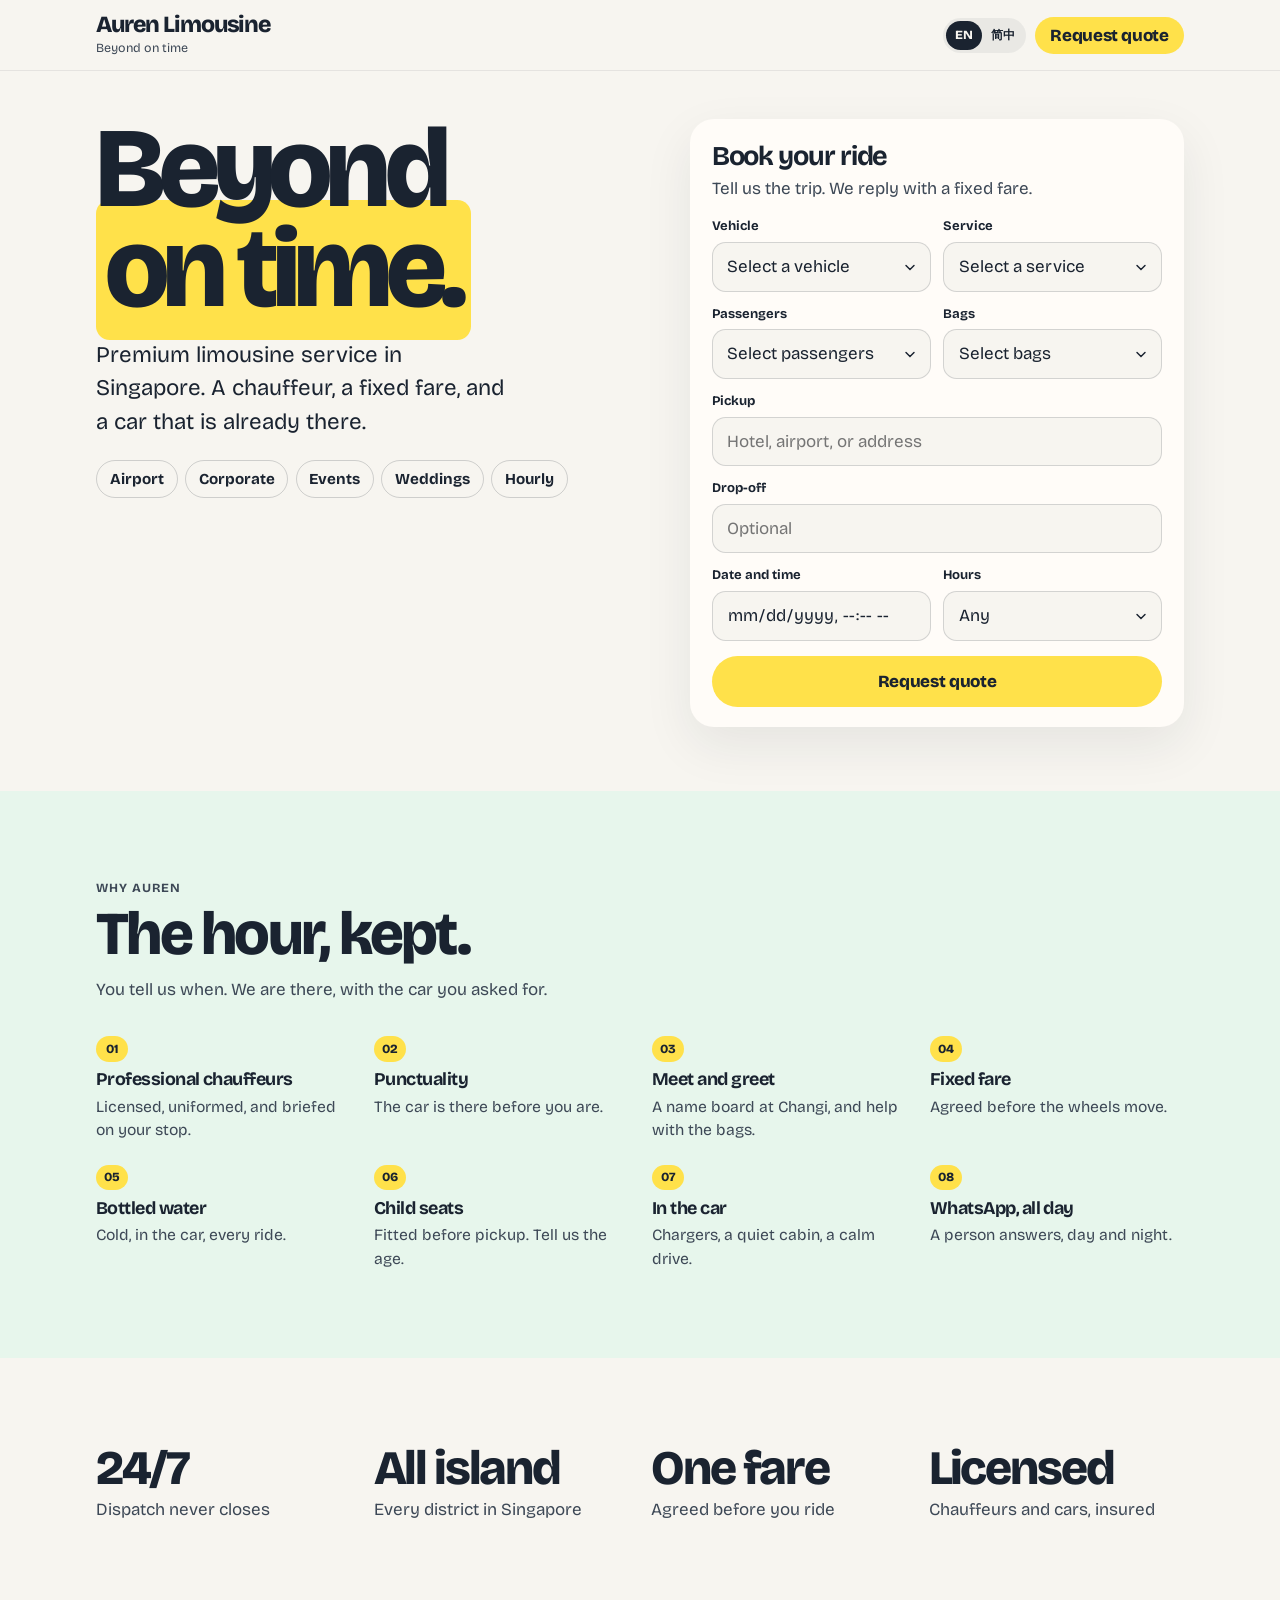
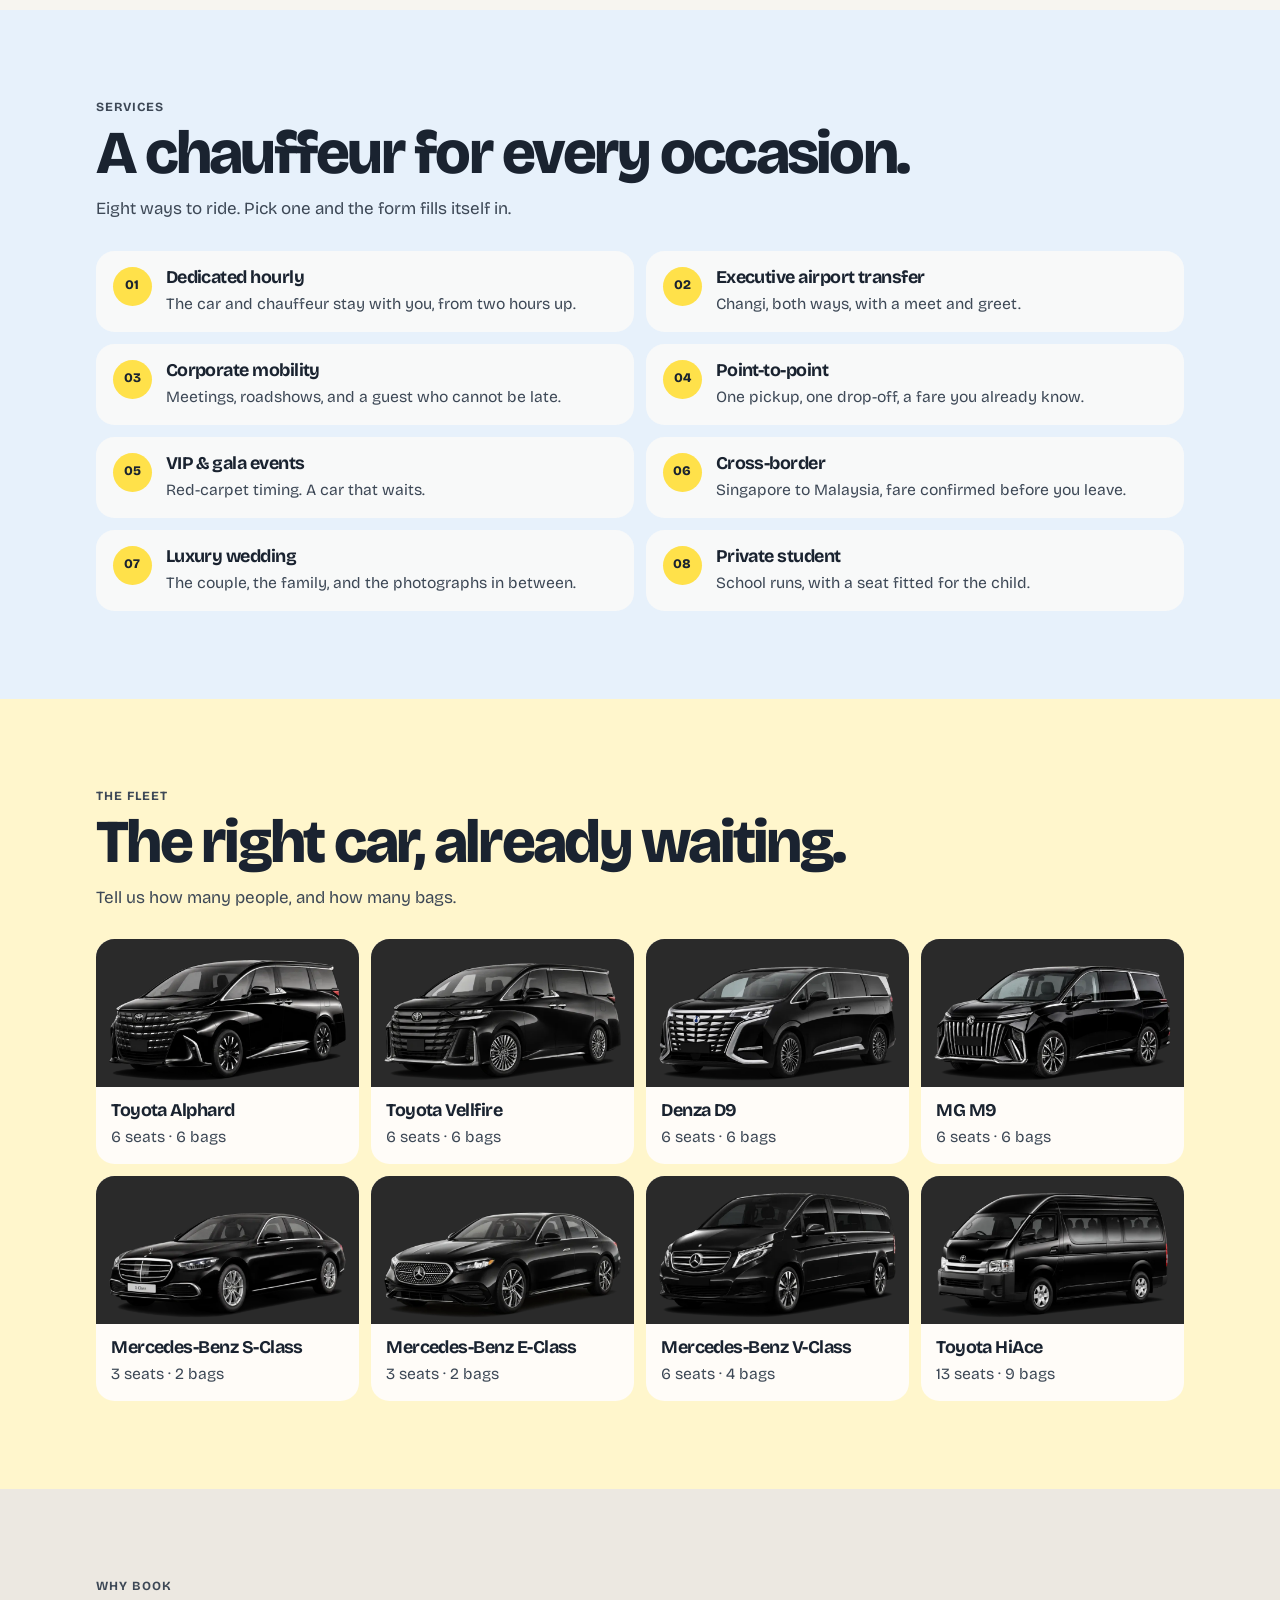
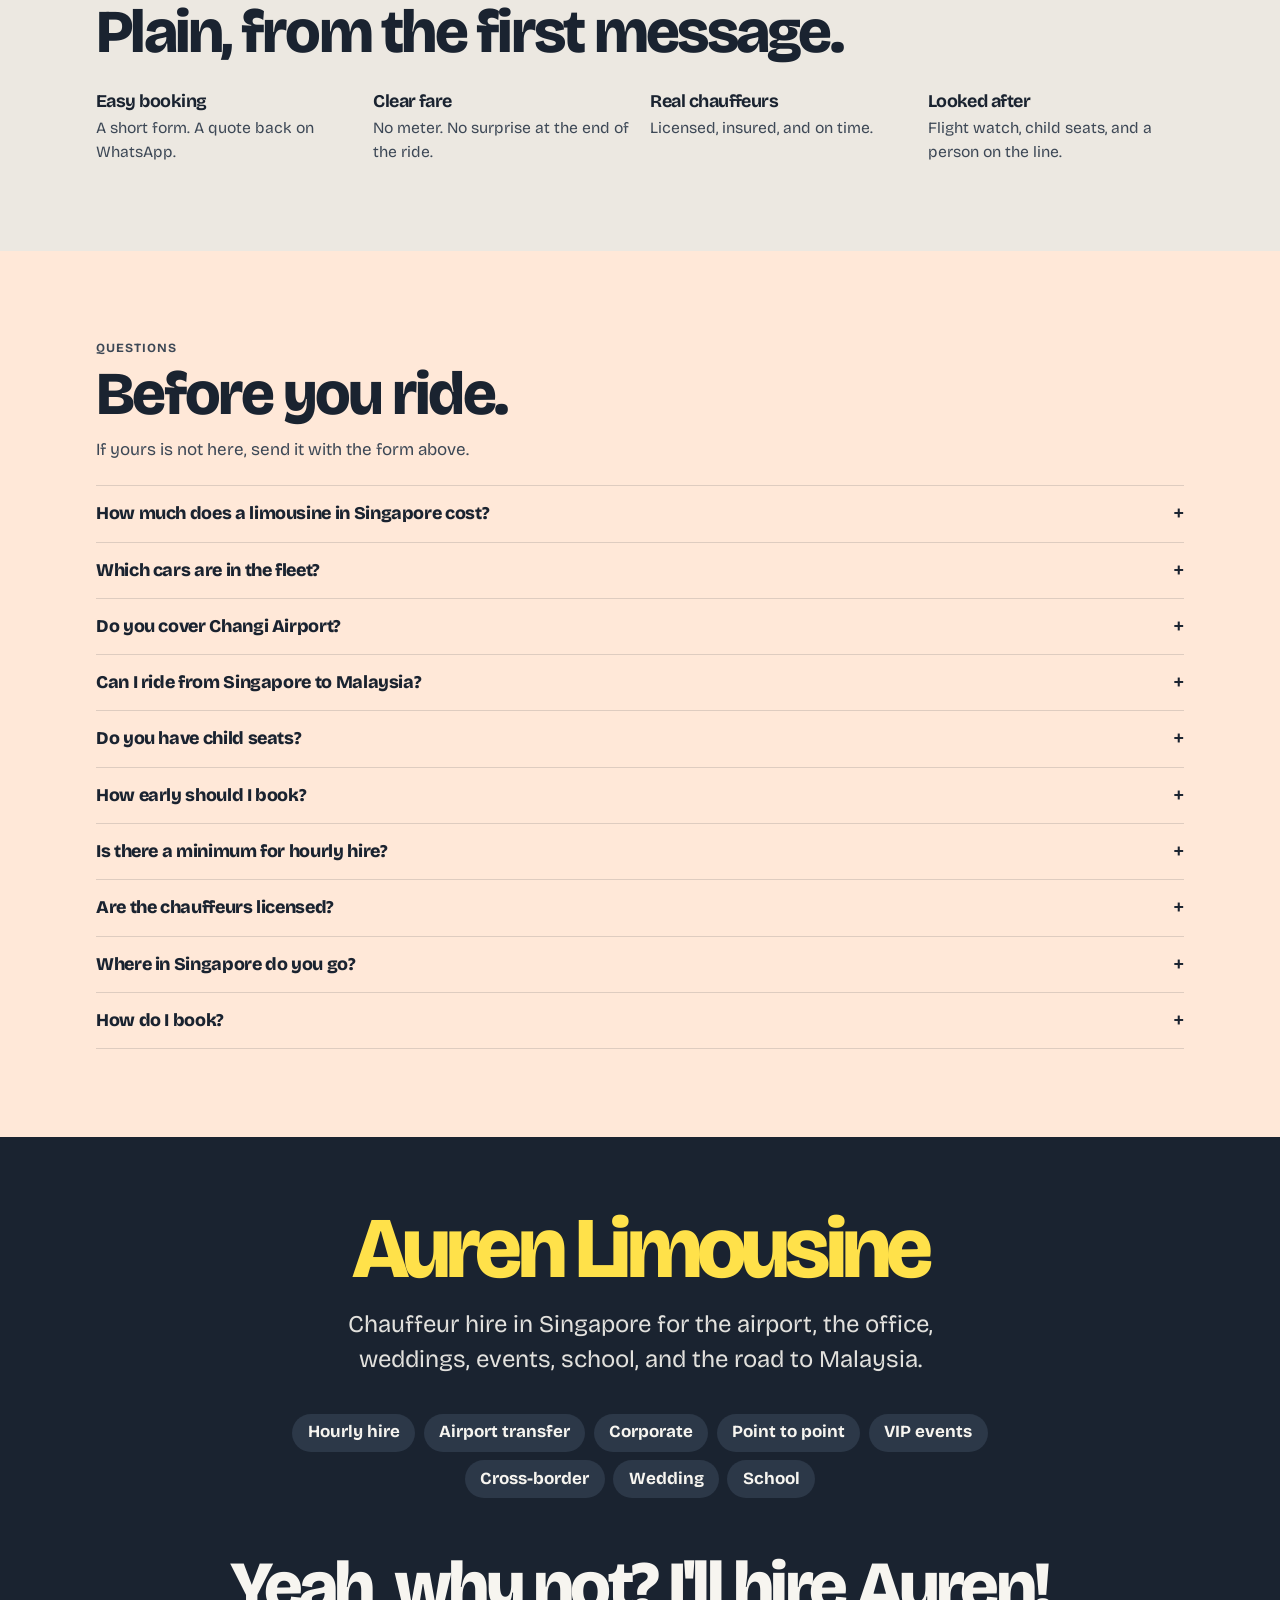
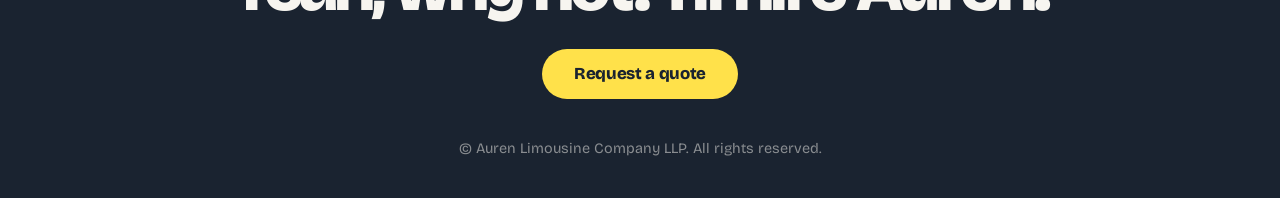
==== commit ee65b9f9: "added vercel's analytics package." ====
--- a/index.html
+++ b/index.html
@@ -787,5 +787,9 @@
       </div>
     </footer>
     <script src="js/site.js"></script>
+    <script>
+      window.va = window.va || function () { (window.vaq = window.vaq || []).push(arguments); };
+    </script>
+    <script defer src="/_vercel/insights/script.js"></script>
   </body>
 </html>
--- a/css/styles.css
+++ b/css/styles.css
@@ -306,6 +306,31 @@
   padding: 0 0.9rem;
 }
 
+/* iOS sizes datetime-local as content-box, at least as wide as the longest
+   date string, unless width is a positive fixed length. width: 100% then
+   spills past the other fields. 1px opts out of that; min/max-width fit the
+   control to the field. The field is a column flex box so the inline-flex
+   control stays vertically centered without an inline baseline gap. */
+.field:has(input[type="datetime-local"]) {
+  display: flex;
+  flex-direction: column;
+}
+
+.field input[type="datetime-local"] {
+  display: inline-flex;
+  align-items: center;
+  align-self: stretch;
+  width: 1px;
+  min-width: 100%;
+  max-width: 100%;
+  text-align: start;
+}
+
+.field input[type="datetime-local"]::-webkit-date-and-time-value {
+  text-align: start;
+  margin-inline: 0;
+}
+
 .field select {
   appearance: none;
   padding-right: 2.4rem;
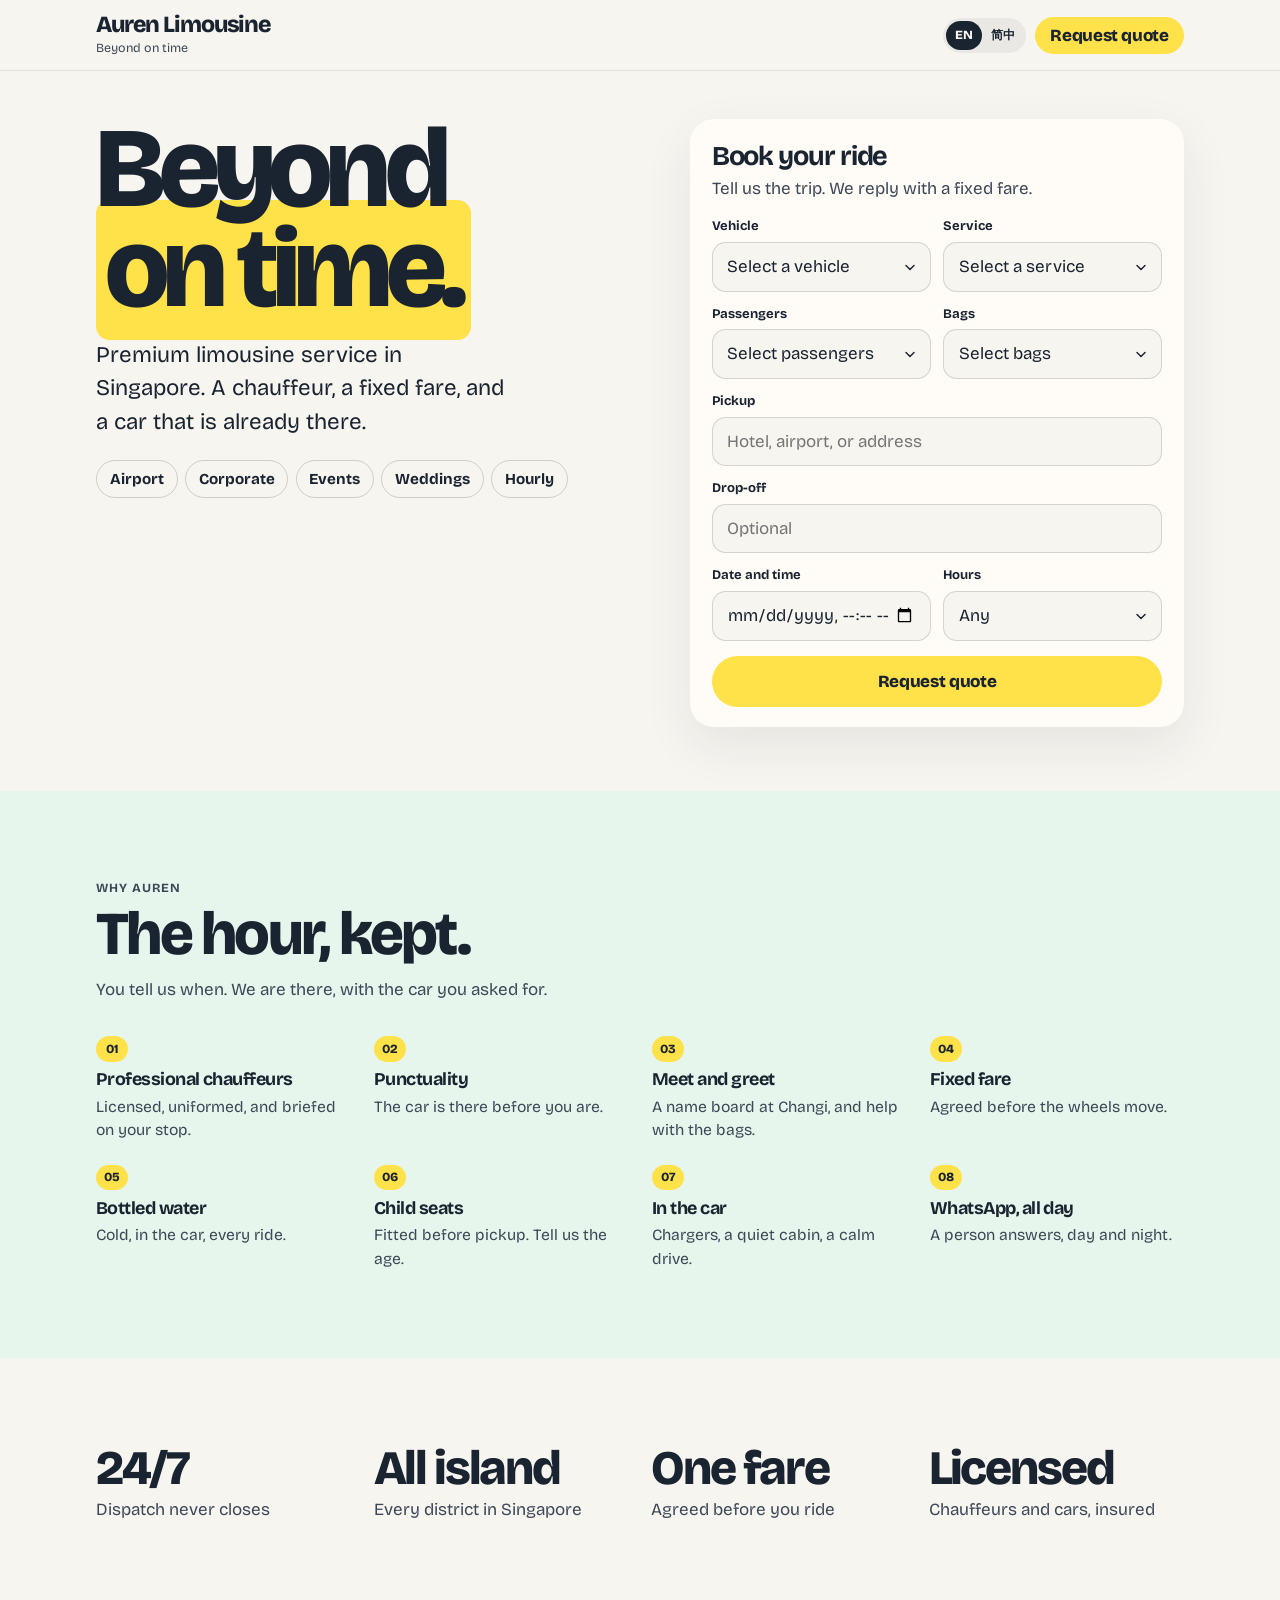
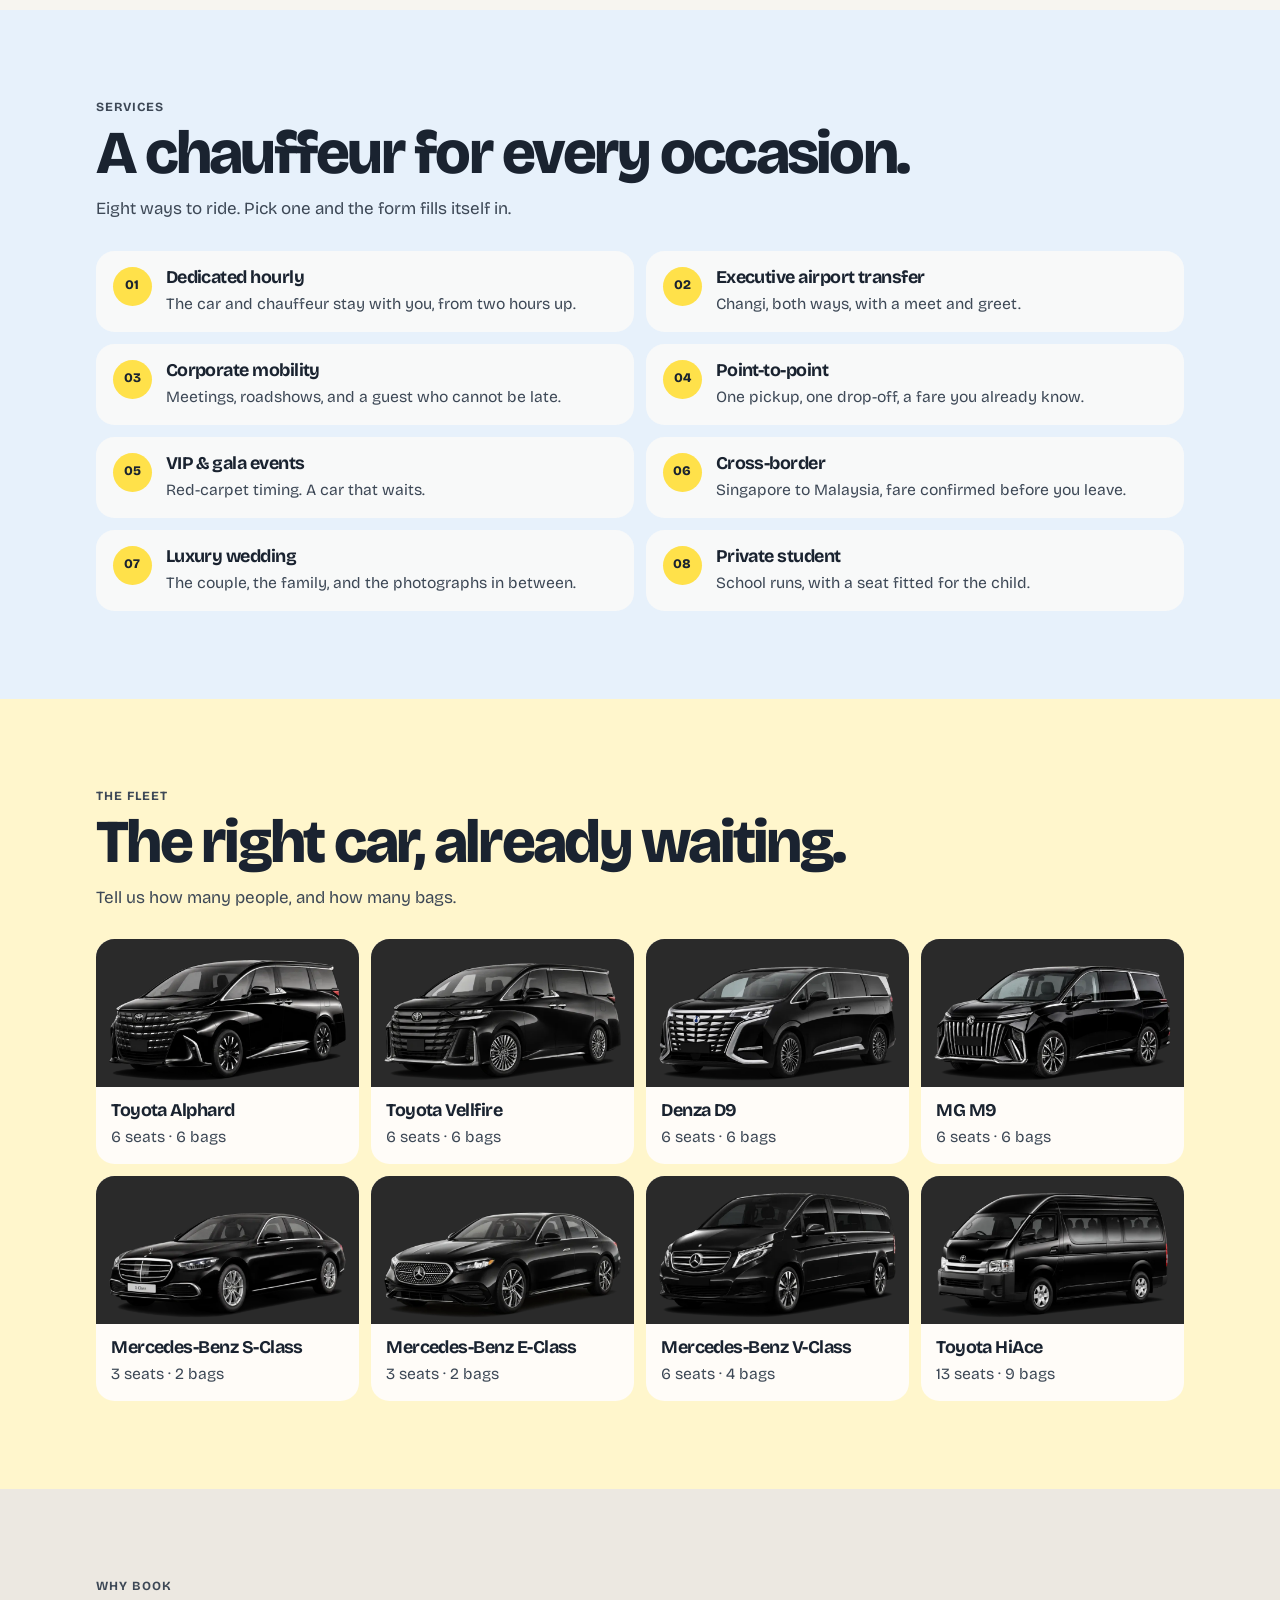
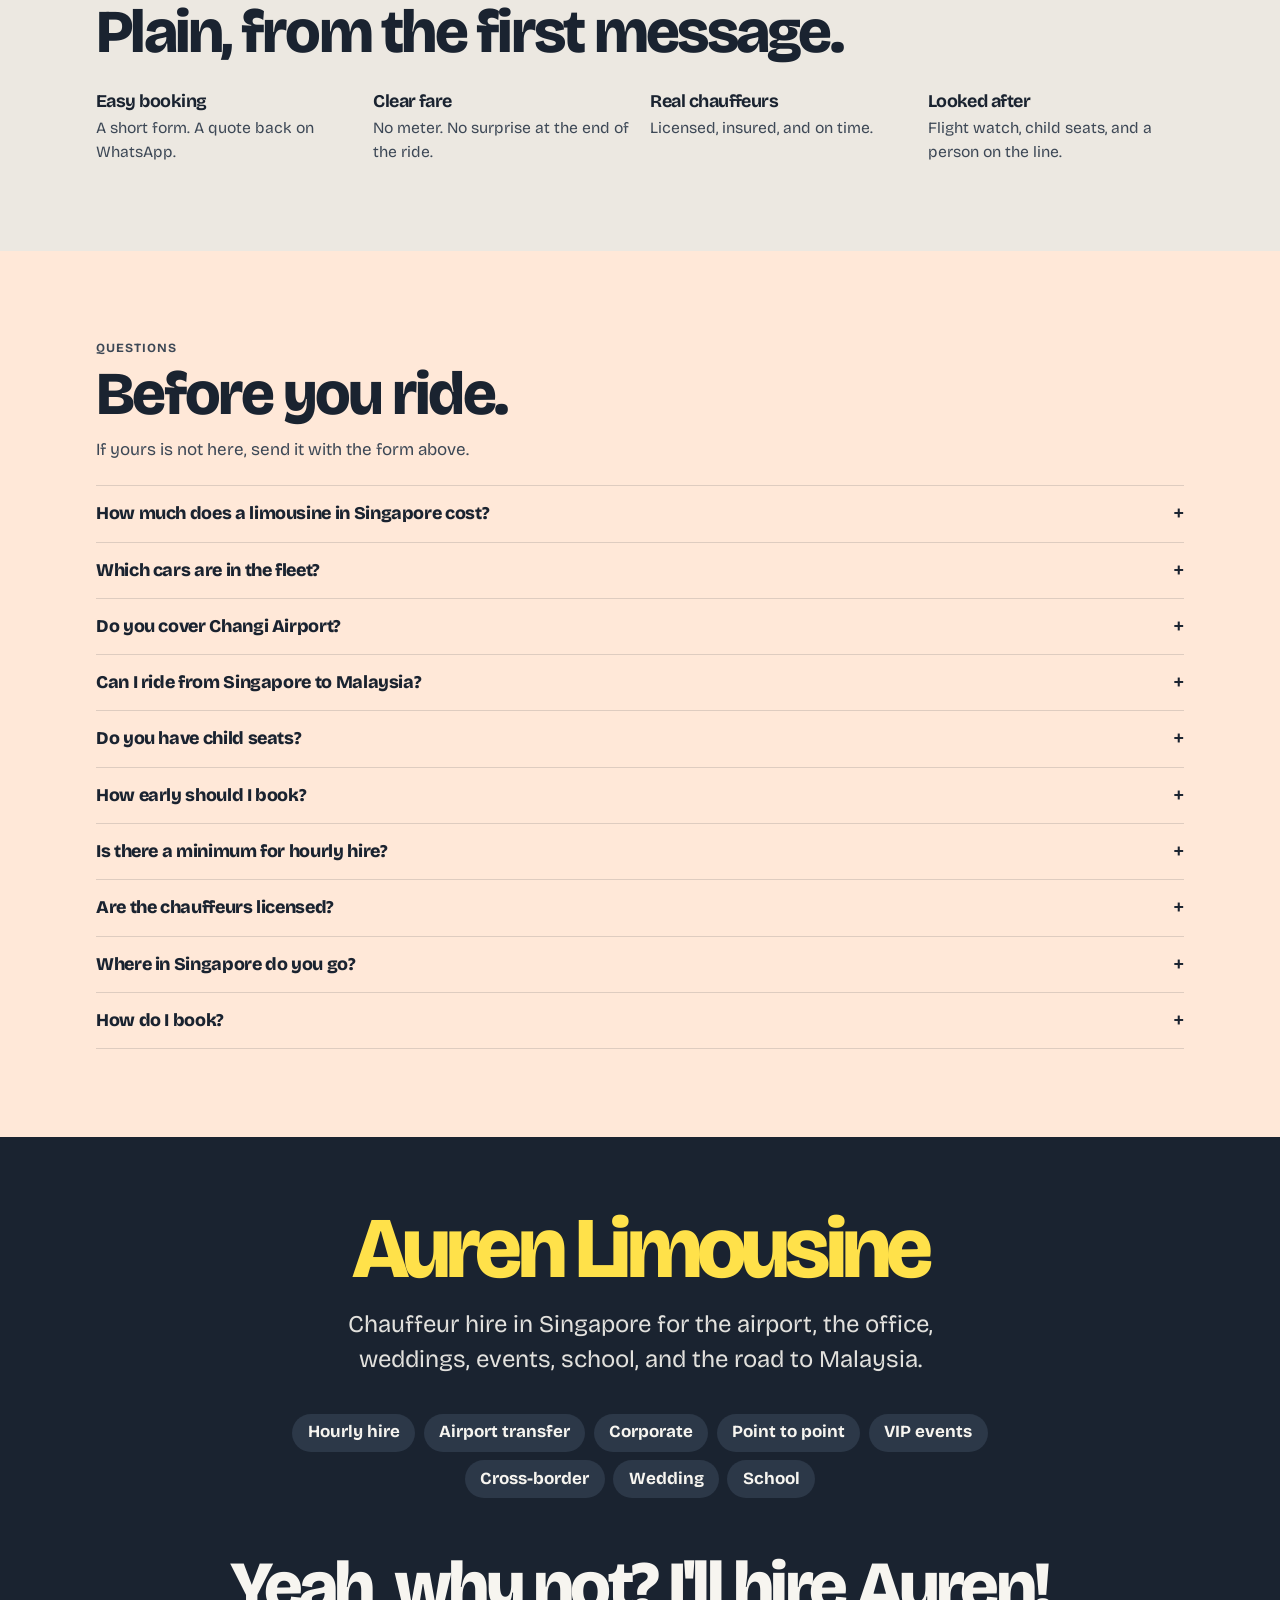
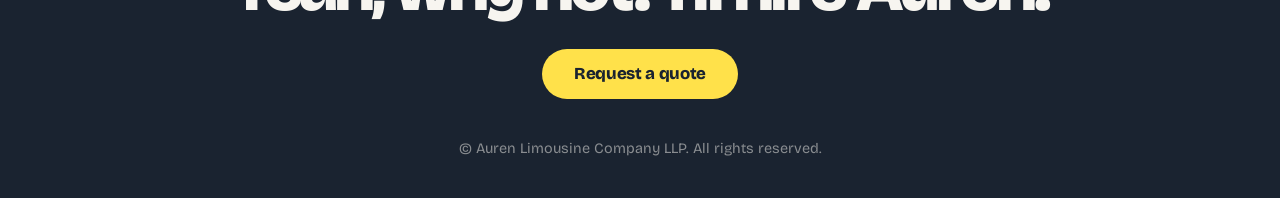
==== commit 33c03c32: "fixed datetime field issue; updated WA message." ====
--- a/index.html
+++ b/index.html
@@ -217,6 +217,13 @@
               The WhatsApp line is not connected yet. A finished request stays
               on this page.
             </p>
+            <p data-whatsapp-note hidden>If there is no reply in 3mins, please give me a call. Thank you
+
+Midnight charge - $15(2330hrs-0629hrs)
+Extra stops - $10/$20/$50
+
+Free grace period -  First 10min
+Hourly/Waiting time - $10/10min(chargeable at 11th min)</p>
             <pre class="draft" data-draft hidden></pre>
           </form>
         </div>
--- a/css/styles.css
+++ b/css/styles.css
@@ -165,6 +165,7 @@
 .header-actions {
   display: flex;
   align-items: center;
+  flex-shrink: 0;
   gap: 0.55rem;
 }
 
@@ -176,11 +177,14 @@
 }
 
 .lang a {
+  display: inline-flex;
+  align-items: center;
   text-decoration: none;
   font-size: 0.78rem;
   font-weight: 800;
   padding: 0.32rem 0.55rem;
   border-radius: 999px;
+  white-space: nowrap;
 }
 
 .lang a[aria-current="page"] {
@@ -200,6 +204,7 @@
   padding: 0.62rem 0.95rem;
   letter-spacing: -0.02em;
   line-height: 1;
+  white-space: nowrap;
 }
 
 .cta:hover { background: var(--marker-deep); }
@@ -308,27 +313,29 @@
 
 /* iOS sizes datetime-local as content-box, at least as wide as the longest
    date string, unless width is a positive fixed length. width: 100% then
-   spills past the other fields. 1px opts out of that; min/max-width fit the
-   control to the field. The field is a column flex box so the inline-flex
-   control stays vertically centered without an inline baseline gap. */
-.field:has(input[type="datetime-local"]) {
-  display: flex;
-  flex-direction: column;
-}
-
-.field input[type="datetime-local"] {
-  display: inline-flex;
-  align-items: center;
-  align-self: stretch;
-  width: 1px;
-  min-width: 100%;
-  max-width: 100%;
-  text-align: start;
+   spills past the field. A 1px width opts out of that. Desktop must keep
+   width: 100% and display: block, or the native picker button is clipped. */
+@supports (-webkit-touch-callout: none) {
+  @media (pointer: coarse) {
+    .field:has(input[type="datetime-local"]) {
+      display: flex;
+      flex-direction: column;
+    }
+
+    .field input[type="datetime-local"] {
+      display: inline-flex;
+      align-items: center;
+      align-self: stretch;
+      width: 1px;
+      min-width: 100%;
+      max-width: 100%;
+      text-align: start;
+    }
+  }
 }
 
 .field input[type="datetime-local"]::-webkit-date-and-time-value {
   text-align: start;
-  margin-inline: 0;
 }
 
 .field select {
